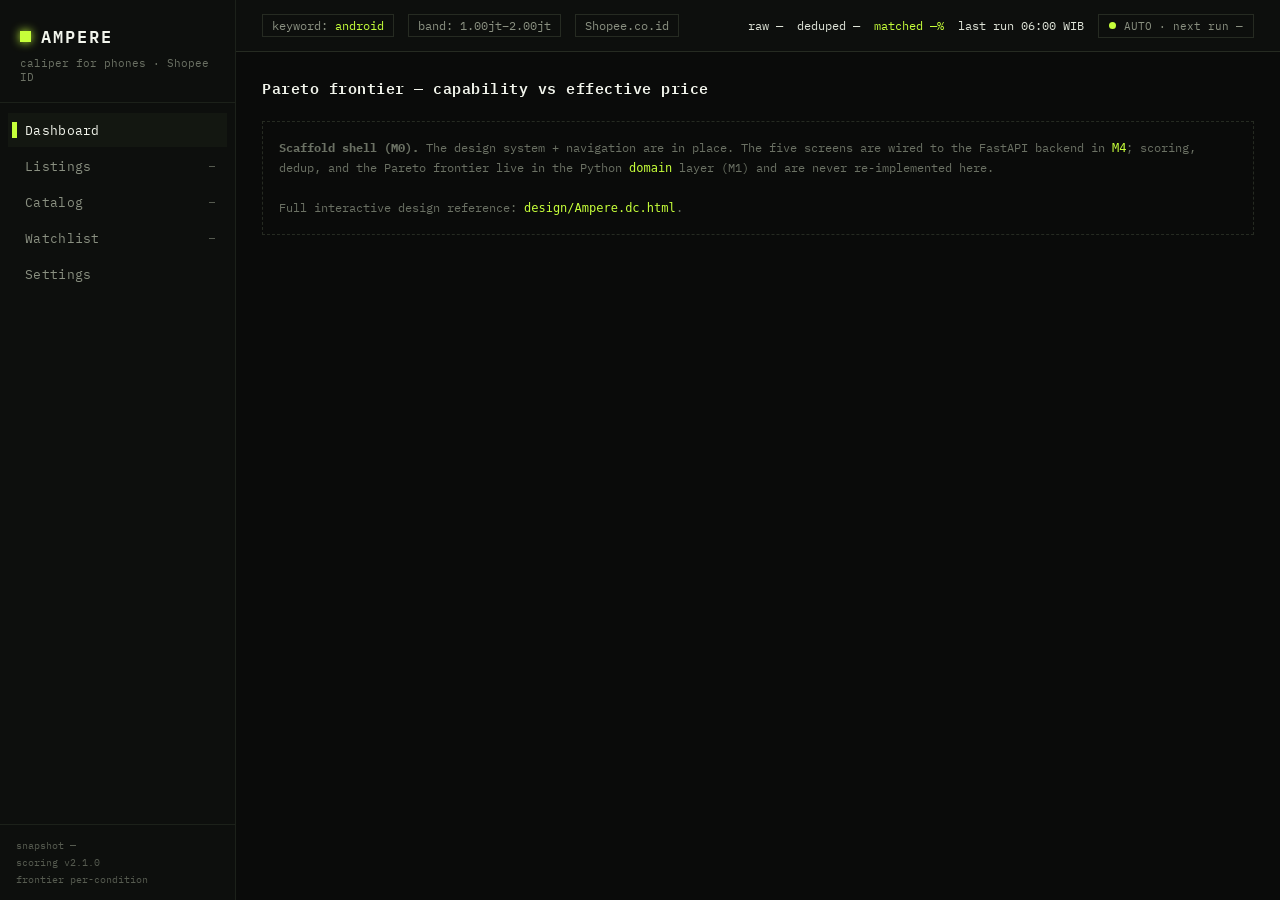
==== ampere/web/static/index.html @ 98414b24 "M0: scaffold Clean-Architecture skeleton, install skills, apply design Skeleton (M0) per PLAN — gree" ====
<!doctype html>
<html lang="en">
<head>
  <meta charset="utf-8" />
  <meta name="viewport" content="width=device-width, initial-scale=1" />
  <title>Ampere — caliper for phones</title>
  <link rel="preconnect" href="https://fonts.googleapis.com" />
  <link href="https://fonts.googleapis.com/css2?family=IBM+Plex+Mono:wght@400;500;600&display=swap" rel="stylesheet" />
  <link rel="stylesheet" href="./styles.css" />
</head>
<body>
  <!--
    Ampere app shell — the design system + chrome from design/README.md, applied.
    This is the M4 STARTING POINT: layout, tokens, and navigation only. The five screens
    (Dashboard / Listings / Catalog / Watchlist / Settings) are rendered from the API in M4 —
    scoring/dedup/frontier stay in the Python domain layer (never re-implemented in JS).
    Full interactive reference: design/Ampere.dc.html.
  -->
  <div class="app">
    <aside class="sidebar">
      <div class="brand">
        <div class="brand-row">
          <span class="brand-dot"></span>
          <span class="brand-name">AMPERE</span>
        </div>
        <div class="brand-sub">caliper for phones · Shopee ID</div>
      </div>

      <nav class="nav" id="nav">
        <button class="nav-item active" data-screen="dashboard">
          <span class="bar"></span><span class="label">Dashboard</span><span class="badge"></span>
        </button>
        <button class="nav-item" data-screen="listings">
          <span class="bar"></span><span class="label">Listings</span><span class="badge">—</span>
        </button>
        <button class="nav-item" data-screen="catalog">
          <span class="bar"></span><span class="label">Catalog</span><span class="badge">—</span>
        </button>
        <button class="nav-item" data-screen="changes">
          <span class="bar"></span><span class="label">Watchlist</span><span class="badge">—</span>
        </button>
        <button class="nav-item" data-screen="settings">
          <span class="bar"></span><span class="label">Settings</span><span class="badge"></span>
        </button>
      </nav>

      <div class="sidebar-footer">
        snapshot —<br />
        scoring v2.1.0<br />
        frontier per-condition
      </div>
    </aside>

    <div class="main">
      <header class="topbar">
        <div class="chips">
          <span class="chip">keyword: <span class="accent">android</span></span>
          <span class="chip">band: 1.00jt–2.00jt</span>
          <span class="chip">Shopee.co.id</span>
        </div>
        <div class="stats">
          <span>raw —</span>
          <span>deduped —</span>
          <span class="accent">matched —%</span>
          <span>last run 06:00 WIB</span>
          <!-- No manual run button — the daily job is unattended (SPEC §4/§8a). -->
          <span class="schedule-pill"><span class="schedule-dot"></span>AUTO · next run —</span>
        </div>
      </header>

      <main class="content" id="content">
        <h1 id="screen-title">Pareto frontier — capability vs effective price</h1>
        <div class="scaffold-note">
          <strong>Scaffold shell (M0).</strong> The design system + navigation are in place. The five
          screens are wired to the FastAPI backend in <code>M4</code>; scoring, dedup, and the Pareto
          frontier live in the Python <code>domain</code> layer (M1) and are never re-implemented here.
          <br /><br />
          Full interactive design reference: <code>design/Ampere.dc.html</code>.
        </div>
      </main>
    </div>
  </div>

  <script src="./app.js"></script>
</body>
</html>
---- ampere/web/static/styles.css ----
/* Ampere design system — "instrument / caliper readout".
 * Tokens ported verbatim from the design handoff (design/README.md "Design Tokens").
 * Dark, dense, terminal-like. Monospace throughout. One signal color (electric lime) = "good".
 * border-radius: 0 everywhere; no gradients/shadows except the hover tooltip.
 * The design reference lives in design/Ampere.dc.html — recreate against this, do not ship support.js.
 */

:root {
  /* Color */
  --bg: #0a0b0a;
  --panel: #0d0f0d;
  --panel-raised: #101310;
  --panel-raised-2: #131711;
  --border: #1c211a;
  --border-2: #262b22;
  --border-accent: #2a3024;
  --border-accent-2: #3a4a1e;
  --divider-faint: #14181110;

  --text: #dfe4d8;
  --text-bright: #f2f5ec;
  --text-dim: #8a9081;
  --text-muted: #6b7164;
  --text-faint: #565b50;

  --accent: #c6ff3a;        /* frontier, positive delta, active, primary numbers */
  --accent-hover: #dfff8a;
  --warn: #f2b545;          /* partial confidence, STAR+, LEGACY battery, needs-mapping */
  --warn-border: #4a3f1e;
  --danger: #ff6b6b;        /* "dominated" verdict */
  --dominated-fill: #20261c;
  --dominated-stroke: #3a4033;
  --dominated-stroke-used: #8a9081;

  /* Type */
  --font-mono: "IBM Plex Mono", ui-monospace, "SF Mono", Menlo, monospace;
  --fs-body: 13px;

  /* Geometry */
  --sidebar-w: 236px;
  --topbar-h: 52px;
  --tooltip-shadow: 0 8px 24px #000a;
}

* { box-sizing: border-box; border-radius: 0; }

html, body {
  margin: 0;
  height: 100%;
  background: var(--bg);
  color: var(--text);
  font-family: var(--font-mono);
  font-size: var(--fs-body);
  -webkit-font-smoothing: antialiased;
}

@keyframes blink { 0%, 60% { opacity: 1; } 61%, 100% { opacity: 0.25; } }

/* App shell ------------------------------------------------------------------------------------ */
.app { display: flex; min-height: 100%; }

.sidebar {
  width: var(--sidebar-w);
  flex: 0 0 var(--sidebar-w);
  background: var(--panel);
  border-right: 1px solid var(--border);
  display: flex;
  flex-direction: column;
}

.brand { padding: 22px 20px 18px; border-bottom: 1px solid var(--border); }
.brand-row { display: flex; align-items: center; gap: 10px; }
.brand-dot {
  width: 11px; height: 11px; background: var(--accent);
  box-shadow: 0 0 10px var(--accent); animation: blink 2.4s infinite;
}
.brand-name { font-size: 17px; font-weight: 600; letter-spacing: 2px; color: var(--text-bright); }
.brand-sub { margin-top: 6px; font-size: 10.5px; color: var(--text-muted); }

.nav { padding: 10px 8px; display: flex; flex-direction: column; gap: 2px; flex: 1; }
.nav-item {
  display: flex; align-items: center; justify-content: space-between;
  width: 100%; background: transparent; border: none;
  color: var(--text-dim); font-family: inherit; font-size: 12.5px;
  padding: 9px 12px 9px 4px; cursor: pointer; text-align: left; letter-spacing: 0.3px;
}
.nav-item .bar { width: 5px; height: 16px; background: transparent; margin-right: 8px; }
.nav-item .label { flex: 1; }
.nav-item .badge { font-size: 10px; color: var(--text-faint); min-width: 18px; text-align: right; }
.nav-item.active { background: var(--panel-raised-2); color: var(--text-bright); }
.nav-item.active .bar { background: var(--accent); }
.nav-item.active .badge { color: var(--accent); }

.sidebar-footer {
  border-top: 1px solid var(--border); padding: 12px 16px;
  font-size: 10px; color: var(--text-faint); line-height: 1.7;
}

.main { flex: 1; min-width: 0; display: flex; flex-direction: column; }

.topbar {
  height: var(--topbar-h); flex: 0 0 var(--topbar-h);
  background: var(--panel); border-bottom: 1px solid var(--border-2);
  display: flex; align-items: center; justify-content: space-between;
  padding: 0 26px; gap: 16px;
}
.topbar .chips, .topbar .stats { display: flex; align-items: center; gap: 14px; font-size: 11.5px; }
.topbar .chip { border: 1px solid var(--border-2); padding: 3px 9px; color: var(--text-dim); }
.topbar .accent { color: var(--accent); }
.schedule-pill {
  display: flex; align-items: center; gap: 8px;
  border: 1px solid var(--border-2); padding: 4px 10px; font-size: 11px; color: var(--text-dim);
}
.schedule-dot { width: 7px; height: 7px; border-radius: 50%; background: var(--accent); animation: blink 2.4s infinite; }

.content { padding: 24px 26px 60px; overflow: auto; }
.content h1 { font-size: 15px; font-weight: 600; letter-spacing: 0.5px; color: var(--text-bright); margin: 0 0 16px; }
.section-label { font-size: 11px; letter-spacing: 0.8px; color: var(--text-dim); text-transform: uppercase; }

.panel { background: var(--panel); border: 1px solid var(--border); }

/* status placeholder shown until M4 wires the real screens to the API */
.scaffold-note {
  margin-top: 20px; padding: 16px; border: 1px dashed var(--border-2);
  color: var(--text-muted); font-size: 12px; line-height: 1.6;
}
.scaffold-note code { color: var(--accent); }
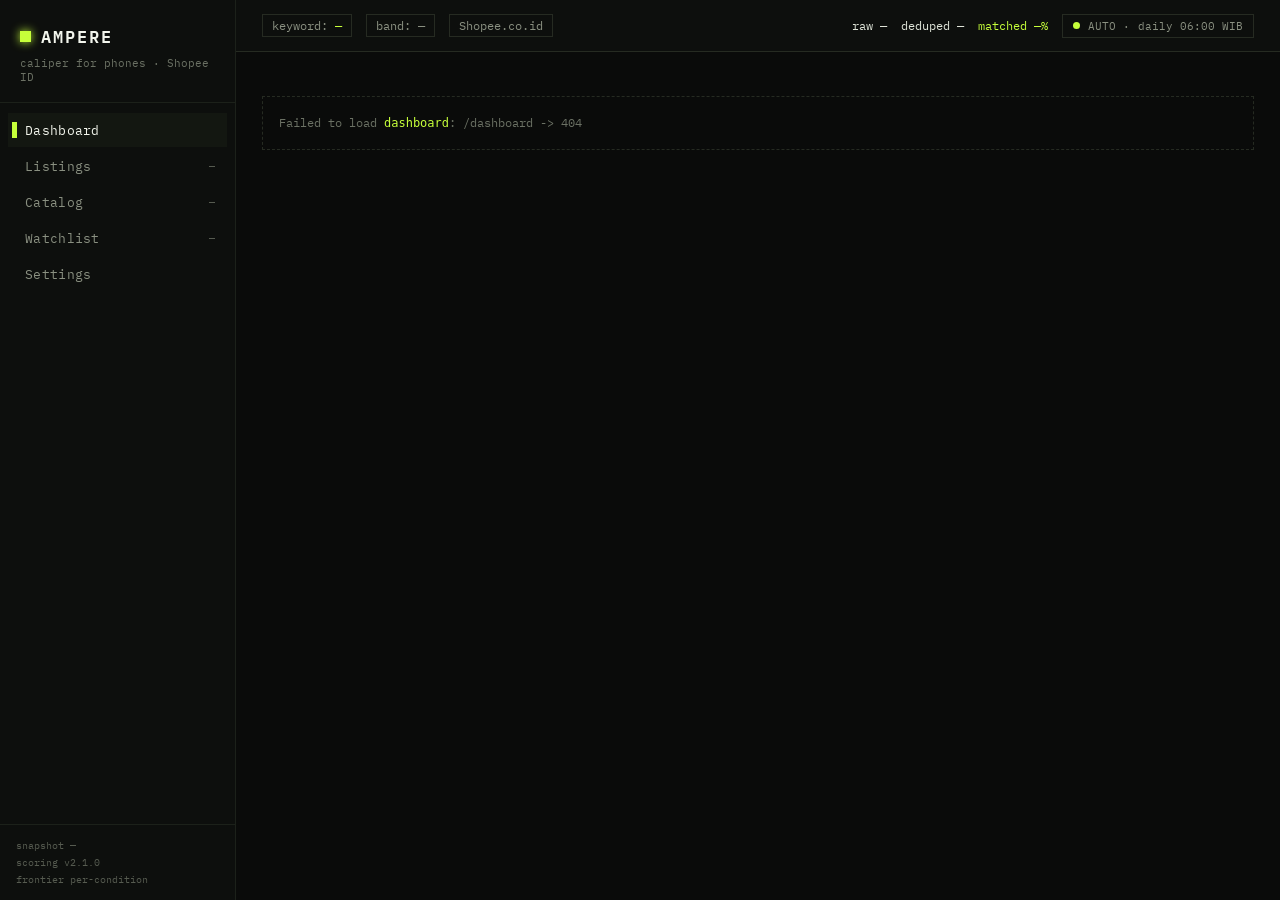
==== commit a659041f: "M4: Web UI — FastAPI + vanilla-JS SPA, 5 screens, live server-side re-score Thin FastAPI transport (" ====
--- a/ampere/web/static/index.html
+++ b/ampere/web/static/index.html
@@ -10,11 +10,10 @@
 </head>
 <body>
   <!--
-    Ampere app shell — the design system + chrome from design/README.md, applied.
-    This is the M4 STARTING POINT: layout, tokens, and navigation only. The five screens
-    (Dashboard / Listings / Catalog / Watchlist / Settings) are rendered from the API in M4 —
-    scoring/dedup/frontier stay in the Python domain layer (never re-implemented in JS).
-    Full interactive reference: design/Ampere.dc.html.
+    Ampere app shell (M4). The five screens render from the FastAPI backend (/api/*); scoring,
+    dedup, and the Pareto frontier live in the Python domain layer and are NEVER re-implemented
+    here — JS only does pixel geometry, client-side filtering, and sorting.
+    Design of record: design/Ampere.dc.html.
   -->
   <div class="app">
     <aside class="sidebar">
@@ -28,25 +27,25 @@
 
       <nav class="nav" id="nav">
         <button class="nav-item active" data-screen="dashboard">
-          <span class="bar"></span><span class="label">Dashboard</span><span class="badge"></span>
+          <span class="bar"></span><span class="label">Dashboard</span><span class="badge" data-badge="dashboard"></span>
         </button>
         <button class="nav-item" data-screen="listings">
-          <span class="bar"></span><span class="label">Listings</span><span class="badge">—</span>
+          <span class="bar"></span><span class="label">Listings</span><span class="badge" data-badge="listings">—</span>
         </button>
         <button class="nav-item" data-screen="catalog">
-          <span class="bar"></span><span class="label">Catalog</span><span class="badge">—</span>
+          <span class="bar"></span><span class="label">Catalog</span><span class="badge" data-badge="catalog">—</span>
         </button>
         <button class="nav-item" data-screen="changes">
-          <span class="bar"></span><span class="label">Watchlist</span><span class="badge">—</span>
+          <span class="bar"></span><span class="label">Watchlist</span><span class="badge" data-badge="changes">—</span>
         </button>
         <button class="nav-item" data-screen="settings">
-          <span class="bar"></span><span class="label">Settings</span><span class="badge"></span>
+          <span class="bar"></span><span class="label">Settings</span><span class="badge" data-badge="settings"></span>
         </button>
       </nav>
 
       <div class="sidebar-footer">
-        snapshot —<br />
-        scoring v2.1.0<br />
+        snapshot <span id="foot-snapshot">—</span><br />
+        scoring <span id="foot-version">v2.1.0</span><br />
         frontier per-condition
       </div>
     </aside>
@@ -54,30 +53,21 @@
     <div class="main">
       <header class="topbar">
         <div class="chips">
-          <span class="chip">keyword: <span class="accent">android</span></span>
-          <span class="chip">band: 1.00jt–2.00jt</span>
+          <span class="chip">keyword: <span class="accent" id="chip-keyword">—</span></span>
+          <span class="chip" id="chip-band">band: —</span>
           <span class="chip">Shopee.co.id</span>
         </div>
         <div class="stats">
-          <span>raw —</span>
-          <span>deduped —</span>
-          <span class="accent">matched —%</span>
-          <span>last run 06:00 WIB</span>
-          <!-- No manual run button — the daily job is unattended (SPEC §4/§8a). -->
-          <span class="schedule-pill"><span class="schedule-dot"></span>AUTO · next run —</span>
+          <span>raw <span id="stat-raw">—</span></span>
+          <span>deduped <span id="stat-deduped">—</span></span>
+          <span class="accent">matched <span id="stat-matched">—</span>%</span>
+          <span class="schedule-pill" title="Scheduled daily — no manual trigger">
+            <span class="schedule-dot"></span>AUTO · <span id="stat-schedule">daily 06:00 WIB</span>
+          </span>
         </div>
       </header>
 
-      <main class="content" id="content">
-        <h1 id="screen-title">Pareto frontier — capability vs effective price</h1>
-        <div class="scaffold-note">
-          <strong>Scaffold shell (M0).</strong> The design system + navigation are in place. The five
-          screens are wired to the FastAPI backend in <code>M4</code>; scoring, dedup, and the Pareto
-          frontier live in the Python <code>domain</code> layer (M1) and are never re-implemented here.
-          <br /><br />
-          Full interactive design reference: <code>design/Ampere.dc.html</code>.
-        </div>
-      </main>
+      <main class="content" id="content"></main>
     </div>
   </div>
 
--- a/ampere/web/static/styles.css
+++ b/ampere/web/static/styles.css
@@ -119,9 +119,140 @@
 
 .panel { background: var(--panel); border: 1px solid var(--border); }
 
-/* status placeholder shown until M4 wires the real screens to the API */
+/* status placeholder / error box */
 .scaffold-note {
   margin-top: 20px; padding: 16px; border: 1px dashed var(--border-2);
   color: var(--text-muted); font-size: 12px; line-height: 1.6;
 }
 .scaffold-note code { color: var(--accent); }
+.loading { color: var(--text-muted); font-size: 12px; padding: 20px 0; }
+
+/* Shared bits --------------------------------------------------------------------------------- */
+.accent { color: var(--accent); }
+.dim { color: var(--text-muted); font-weight: 400; }
+.sub { font-size: 10px; color: var(--text-faint); }
+.right { text-align: right; }
+.ellipsis { white-space: nowrap; overflow: hidden; text-overflow: ellipsis; }
+.strike { text-decoration: line-through; }
+.mt { margin-top: 20px; }
+
+.screen-head { display: flex; align-items: baseline; justify-content: space-between; margin-bottom: 14px; }
+.content h1 { margin: 0; }
+
+.toolbar { display: flex; gap: 16px; font-size: 11px; color: var(--text-dim); }
+.toolbar label { display: flex; align-items: center; gap: 7px; cursor: pointer; }
+input[type="checkbox"] { accent-color: var(--accent); }
+input[type="range"] { -webkit-appearance: none; appearance: none; width: 100%; height: 3px; background: var(--border-2); outline: none; }
+input[type="range"]::-webkit-slider-thumb { -webkit-appearance: none; width: 14px; height: 14px; background: var(--accent); cursor: pointer; }
+
+.panel { background: var(--panel); border: 1px solid var(--border); }
+.panel-head {
+  display: flex; justify-content: space-between; padding: 10px 14px;
+  border-bottom: 1px solid var(--border); font-size: 11px; letter-spacing: 0.8px; color: var(--text-dim);
+}
+.panel-row { padding: 9px 14px; border-bottom: 1px solid var(--border); font-size: 12px; }
+.set-label { font-size: 11px; letter-spacing: 0.8px; color: var(--text-dim); margin-bottom: 8px; }
+.set-label.warn { color: var(--warn); }
+
+.tag { font-size: 8.5px; padding: 1px 4px; letter-spacing: 0.5px; border: 1px solid transparent; }
+.tag-frontier { color: var(--accent); border-color: var(--border-accent-2); }
+.tag-full { color: var(--accent); border-color: var(--border-accent-2); font-size: 10px; padding: 1px 6px; }
+.tag-partial { color: var(--warn); border-color: var(--warn-border); font-size: 10px; padding: 1px 6px; }
+.tag-star { color: var(--warn); }
+.tag-legacy { color: var(--warn); border-color: var(--warn-border); }
+.tag-mut { color: var(--text-faint); }
+
+/* Dashboard ----------------------------------------------------------------------------------- */
+.dash-grid { display: flex; gap: 20px; align-items: flex-start; }
+.chart-panel { flex: none; width: 772px; background: var(--panel); border: 1px solid var(--border); padding: 14px 6px 6px; position: relative; }
+#scatter { display: block; overflow: visible; }
+.grid-y { stroke: #1a1f17; stroke-width: 1; }
+.grid-x { stroke: #141912; stroke-width: 1; }
+.tick { fill: var(--text-faint); font-size: 10px; font-family: var(--font-mono); }
+.axis-label { fill: var(--text-muted); font-size: 10px; letter-spacing: 1.5px; font-family: var(--font-mono); }
+.pt { cursor: pointer; transition: opacity 0.12s; }
+.legend { display: flex; gap: 18px; padding: 8px 12px 4px 56px; font-size: 10px; color: var(--text-dim); }
+.legend span { display: flex; align-items: center; gap: 6px; }
+.dot { width: 9px; height: 9px; border-radius: 50%; }
+.dot-frontier { background: var(--accent); box-shadow: 0 0 6px #c6ff3a80; }
+.dot-dominated { background: var(--dominated-fill); border: 1px solid #55605140; }
+.dot-used { border: 1px dashed var(--text-dim); }
+.tooltip {
+  position: absolute; pointer-events: none; z-index: 5; transform: translate(-50%, -112%);
+  background: #14181f; border: 1px solid var(--border-accent); padding: 9px 11px; min-width: 172px;
+  box-shadow: var(--tooltip-shadow);
+}
+.tt-model { font-size: 12px; font-weight: 600; color: var(--text-bright); }
+.tt-sub { font-size: 10.5px; color: var(--text-dim); margin-bottom: 6px; }
+.tt-row { display: flex; justify-content: space-between; font-size: 10.5px; margin: 2px 0; color: var(--text-muted); }
+
+.side-col { flex: 1; min-width: 0; display: flex; flex-direction: column; gap: 16px; }
+.frontier-row { display: flex; align-items: center; gap: 10px; }
+.frontier-row .rank { width: 18px; color: var(--text-faint); font-size: 11px; }
+.fr-model { flex: 1; min-width: 0; }
+.fr-model .name { font-size: 12px; color: var(--text-bright); }
+.fr-val { text-align: right; }
+.fr-val .val { font-size: 13px; font-weight: 600; }
+.weights-panel { padding: 14px; }
+.w-row { display: flex; justify-content: space-between; font-size: 11px; margin: 6px 0; }
+.w-note { margin-top: 12px; font-size: 10px; color: var(--text-faint); line-height: 1.6; }
+
+/* Tables (listings + catalog) ----------------------------------------------------------------- */
+.table { overflow: hidden; }
+.table-head { padding: 0 14px; height: 38px; align-items: center; border-bottom: 1px solid var(--border-2); background: var(--panel-raised); font-size: 10px; letter-spacing: 0.5px; color: var(--text-muted); display: grid; }
+.table-row { padding: 10px 14px; border-bottom: 1px solid var(--border); font-size: 12px; align-items: center; display: grid; }
+.table-row:hover { background: var(--panel-raised); }
+.sort-col { background: none; border: none; font-family: inherit; font-size: 10px; letter-spacing: 0.5px; color: var(--text-muted); cursor: pointer; text-align: left; padding: 0; }
+.sort-col.on { color: var(--text); }
+
+.lst-grid { grid-template-columns: 2.4fr 1.1fr 1.3fr 0.7fr 0.7fr 0.85fr 1.2fr 0.6fr; gap: 8px; }
+.cell-model { min-width: 0; }
+.cell-model .line, .cell-seller .line { display: flex; align-items: center; gap: 7px; }
+.cell-model .name { color: var(--text-bright); white-space: nowrap; overflow: hidden; text-overflow: ellipsis; }
+.drop { font-size: 9.5px; color: var(--accent); }
+
+.filter-bar { display: flex; gap: 8px; flex-wrap: wrap; margin-bottom: 14px; align-items: center; }
+.chip-btn { background: var(--panel-raised); color: var(--text-dim); border: 1px solid var(--border-2); font-family: inherit; font-size: 11px; padding: 5px 11px; cursor: pointer; }
+.chip-btn.active { background: var(--accent); color: var(--bg); border-color: var(--accent); font-weight: 600; }
+.filter-bar .sep { width: 1px; height: 20px; background: var(--border-2); }
+
+/* Catalog ------------------------------------------------------------------------------------- */
+.catalog-grid { display: flex; gap: 20px; align-items: flex-start; }
+.cat-main { flex: 1.4; min-width: 0; }
+.cat-side { flex: 1; min-width: 0; }
+.chip-grid { grid-template-columns: 1.6fr 0.9fr 0.9fr 1fr 0.9fr 0.6fr; gap: 6px; }
+.dev-grid { grid-template-columns: 1.9fr 1.2fr 1fr 0.9fr 0.9fr; gap: 6px; }
+.needs-queue { border-color: #2a2513; }
+.needs-item { padding: 11px 14px; border-bottom: 1px solid var(--border); }
+.nq-title { font-size: 11.5px; color: var(--text); line-height: 1.5; }
+.nq-actions { display: flex; gap: 8px; margin-top: 8px; }
+.nq-actions input { flex: 1; background: var(--bg); border: 1px solid var(--border-2); color: var(--text); font-family: inherit; font-size: 11px; padding: 5px 8px; }
+.needs-note { padding: 11px 14px; font-size: 10px; color: var(--text-faint); line-height: 1.6; }
+.mapped { font-size: 11.5px; color: var(--text-dim); }
+.btn { background: var(--accent); color: var(--bg); border: none; font-family: inherit; font-size: 10.5px; font-weight: 600; padding: 5px 12px; cursor: pointer; }
+.btn:disabled { opacity: 0.6; cursor: default; }
+
+/* Changes ------------------------------------------------------------------------------------- */
+.changes-grid { display: flex; gap: 20px; align-items: flex-start; }
+.changes-grid > div { flex: 1; }
+.change-row { display: flex; align-items: center; gap: 12px; }
+.cr-model { flex: 1; min-width: 0; }
+.cr-model .name { font-size: 12px; color: var(--text-bright); }
+.cr-delta { width: 74px; text-align: right; font-size: 12px; font-weight: 600; }
+.new-dot { width: 6px; height: 6px; background: var(--accent); border-radius: 50%; flex: none; }
+
+/* Settings ------------------------------------------------------------------------------------ */
+.settings { max-width: 720px; display: flex; flex-direction: column; gap: 1px; background: var(--border); border: 1px solid var(--border); }
+.set-section { background: var(--panel); padding: 16px 18px; }
+.set-fields { display: flex; gap: 14px; flex-wrap: wrap; }
+.set-fields label { display: flex; flex-direction: column; gap: 6px; font-size: 11px; color: var(--text-muted); }
+.set-fields input { background: var(--bg); border: 1px solid var(--border-2); color: var(--text); font-family: inherit; font-size: 12px; padding: 7px 10px; }
+.perf-chips { display: flex; gap: 10px; flex-wrap: wrap; font-size: 10px; color: var(--text-muted); margin-top: 12px; }
+.perf-chip { border: 1px solid var(--border-2); padding: 4px 8px; }
+.w-batt-chip { border-color: var(--border-accent); color: var(--text-dim); }
+.set-toggle { display: flex; align-items: center; justify-content: space-between; font-size: 12px; color: var(--text); padding: 6px 0; }
+.set-run { display: flex; align-items: center; justify-content: space-between; gap: 16px; margin-top: 12px; }
+.run-note { font-size: 11px; line-height: 1.6; }
+.btn-primary { padding: 8px 16px; font-size: 11px; }
+.schedule-box { display: flex; align-items: center; gap: 9px; padding: 8px 14px; border: 1px solid var(--border-accent); background: var(--bg); margin-top: 12px; }
+.schedule-box .accent { font-size: 11px; font-weight: 600; letter-spacing: 0.5px; }
